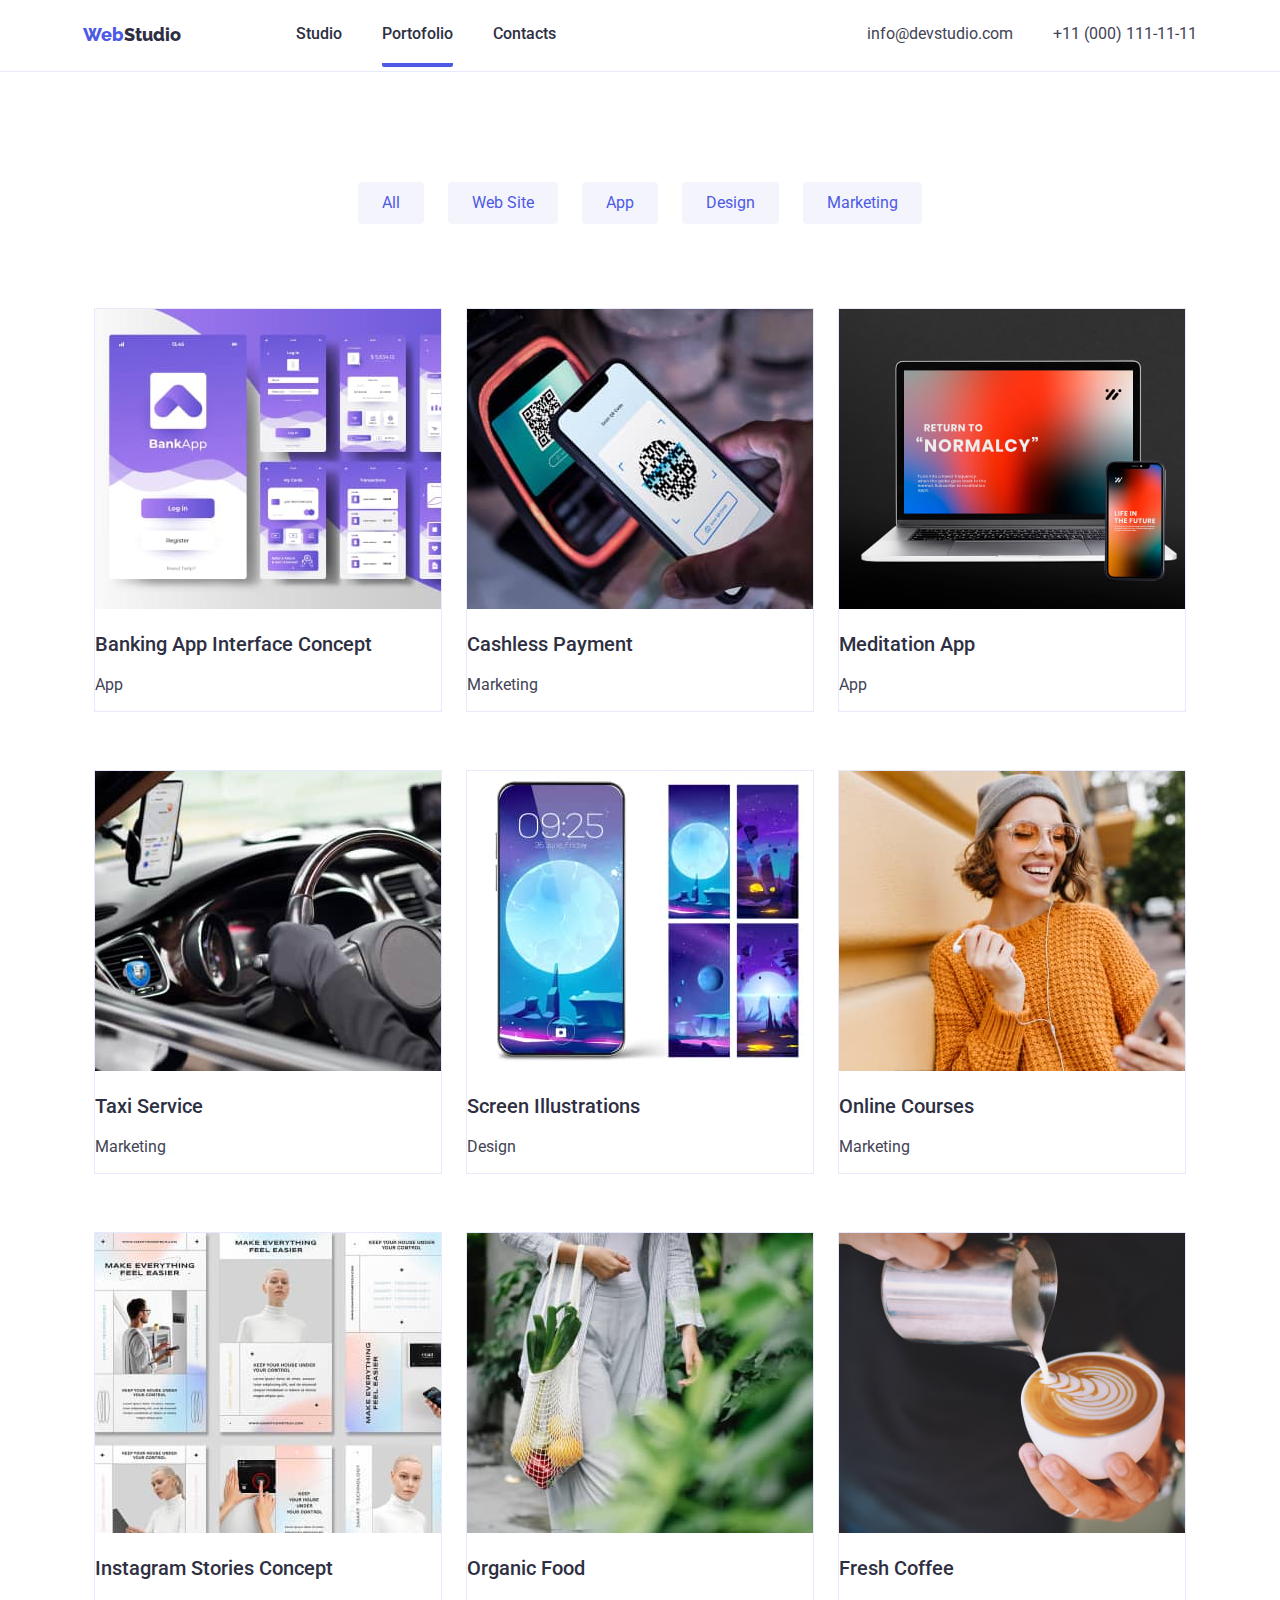
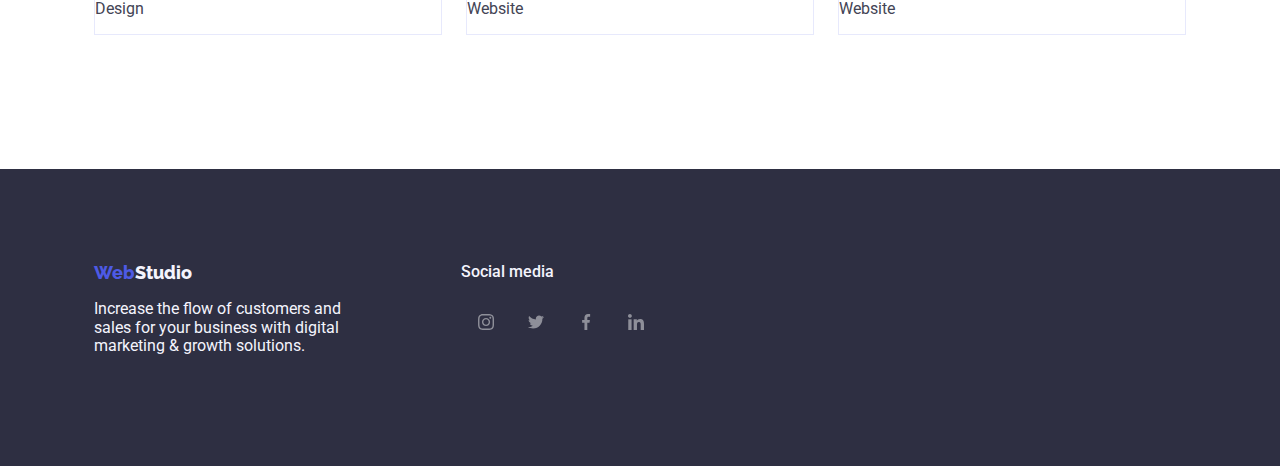
==== portofolio.html @ 3fde61d0 "Initial commit" ====
<!DOCTYPE html>
<html lang="en">
<head>
    <meta charset="UTF-8">
    <meta name="viewport" content="width=device-width, initial-scale=1.0">
    <title>Portofolio</title>

    <link rel="preconnect" href="https://fonts.googleapis.com">
    <link rel="preconnect" href="https://fonts.gstatic.com" crossorigin>
    <link
        href="https://fonts.googleapis.com/css2?family=Raleway:ital,wght@0,100..900;1,100..900&family=Roboto:ital,wght@0,100;0,300;0,400;0,500;0,700;0,900;1,100;1,300;1,400;1,500;1,700;1,900&display=swap"
        rel="stylesheet">

    <link rel="stylesheet" href="./CSS/modern-normalize.css">
    
    <link rel="stylesheet" href="./CSS/styles.css">

</head>

<body>
    <header>
        <div class="container menu">
        <a href="index.html" class="logo">Web</a>
    
        <!-- Navigation Bar -->
        <nav class="nav-bar">
            <ul>
                <li><a href="index.html">Studio</a></li>
                <li><a href="portofolio.html" class="active">Portofolio</a></li>
                <li><a href="contacts.html">Contacts</li>
            </ul>
        </nav>

        <div class="nav-links">    
        <a href="mailto:info@devstudio.com">info@devstudio.com</a>
        <a href="tel:+11(000)111-11-11">+11 (000) 111-11-11</a>
        </div>
        </div>
    </header>

    <main>
      <!-- 'Filters' section -->
      <section class="section filters-section">
    <div class="container filters">
        <ul>
            <li><button type="button" class="button">All</button></li>
            <li><button type="button" class="button">Web Site</button></li>
            <li><button type="button" class="button">App</button></li>
            <li><button type="button" class="button">Design</button></li>
            <li><button type="button" class="button">Marketing</button></li>
        </ul>
    </div>
    </section>

    <!-- 'First row' section -->
    <section class="section first-section">
        <ul>
            <li class="card">
            <div class="img-overlay">
                <img src="./images/banking-app.jpg" 
                alt="Banking App Interface Concept"
                width="360"
                height="300"/>

                <div class="overlay">
                    <p>14 Stylish and User-Friendly App Design Concepts · Task Manager App · Calorie Tracker App · Exotic Fruit                  Ecommerce App · Cloud Storage App</p>
                </div>
            </div>

            <div>
               <h3>Banking App Interface Concept</h3>
               <p>App</p>          
            </div>
            </li>

            <li class="card">
                <div class="img-overlay">
                <img src="./images/cashless-payment.jpg" 
                alt="Cashless Payment" 
                width="360" 
                height="300">

                <div class="overlay">
                    <p>14 Stylish and User-Friendly App Design Concepts · Task Manager App · Calorie Tracker App · Exotic Fruit
                        Ecommerce App · Cloud Storage App</p>
                </div>
                </div>

                <div>
                <h3>Cashless Payment</h3>
                <p>Marketing</p>
                </div>
            </li>

            <li class="card">
                <div class="img-overlay">
                <img src="./images/meditation-app.jpg" 
                alt="Meditation App" 
                width="360" 
                height="300">

                <div class="overlay">
                    <p>14 Stylish and User-Friendly App Design Concepts · Task Manager App · Calorie Tracker App · Exotic Fruit
                        Ecommerce App · Cloud Storage App</p>
                </div>
                </div>
                <div>                
                <h3>Meditation App</h3>
                <p>App</p>
                </div>
            </li>
        </ul>
    </section>

    <!-- 'Second row' section -->
    <section class="section second-section">
        <ul>
            <li class="card">
                <div class="img-overlay">
                <img src="./images/taxi-service.jpg"
                alt="Taxi Service"
                width="360"
                height="300">

                <div class="overlay">
                    <p>14 Stylish and User-Friendly App Design Concepts · Task Manager App · Calorie Tracker App · Exotic Fruit
                        Ecommerce App · Cloud Storage App</p>
                </div>
                </div>
                <div>
                <h3>Taxi Service</h3>
                <p>Marketing</p>
                </div>
            </li>

            <li class="card">
                <div class="img-overlay">
                <img src="./images/screen-illustration.jpg" 
                alt="Screen Illustrations" 
                width="360" 
                height="300">

                <div class="overlay">
                    <p>14 Stylish and User-Friendly App Design Concepts · Task Manager App · Calorie Tracker App · Exotic Fruit
                        Ecommerce App · Cloud Storage App</p>
                </div>
                </div>
                <div>
                <h3>Screen Illustrations</h3>
                <p>Design</p>
                </div>
            </li>

            <li class="card">
                <div class="img-overlay">
                <img src="./images/online-courses.jpg" 
                alt="Online Courses" 
                width="360" 
                height="300">

                <div class="overlay">
                    <p>14 Stylish and User-Friendly App Design Concepts · Task Manager App · Calorie Tracker App · Exotic Fruit
                        Ecommerce App · Cloud Storage App</p>
                </div>
                </div>
                <div>
                <h3>Online Courses</h3>
                <p>Marketing</p>
                </div>
            </li>
        </ul>
    </section>

<!-- 'Third row' section -->
    <section class="section third-section">
        <ul>
            <li class="card">
                <div class="img-overlay">
                <img src="./images/instagram.jpg" 
                alt="Instagram Stories Concept" 
                width="360" 
                height="300">

                <div class="overlay">
                    <p>14 Stylish and User-Friendly App Design Concepts · Task Manager App · Calorie Tracker App · Exotic Fruit
                        Ecommerce App · Cloud Storage App</p>
                </div>
                </div>
                <div>
                <h3>Instagram Stories Concept</h3>
                <p>Design</p>
                </div>
            </li>
    
            <li class="card">
                <div class="img-overlay">
                <img src="./images/organic-food.jpg" 
                alt="Organic Food" 
                width="360" 
                height="300">
                <div class="overlay">
                    <p>14 Stylish and User-Friendly App Design Concepts · Task Manager App · Calorie Tracker App · Exotic Fruit
                        Ecommerce App · Cloud Storage App</p>
                </div>
                </div>
                <div>
                <h3>Organic Food</h3>
                <p>Website</p>
                </div>
            </li>
    
            <li class="card">
                <div class="img-overlay">
                <img src="./images/fresh-coffee.jpg" 
                alt="Fresh Coffee" 
                width="360" 
                height="300">

                <div class="overlay">
                    <p>14 Stylish and User-Friendly App Design Concepts · Task Manager App · Calorie Tracker App · Exotic Fruit
                        Ecommerce App · Cloud Storage App</p>
                </div>
                </div>
                <div>
                <h3>Fresh Coffee</h3>
                <p>Website</p>
                </div>
            </li>
        </ul>
    </section>

    <footer class="section footer-section">

       <div class="container footer">
        <div class="footer-logo">
        <a href="index.html" class="logo">Web</a>
    
        <p>Increase the flow of customers and <br> sales for your business with digital <br> marketing & growth solutions.</p>
        </div>

        <div class="social-media-footer">
            <p>Social media</p>
            <div class="social-media-icons">
                <a href="https://www.instagram.com/" target="_blank" class="icons" aria-label="instagram-link">
                    <svg>
                        <use href="./images/icons/symbol-defs.svg#icon-instagram"></use>
                    </svg>
                </a>
                <a href="https://www.twitter.com/" target="_blank" class="icons" aria-label="twitter-link">
                    <svg>
                        <use href="./images/icons/symbol-defs.svg#icon-twitter"></use>
                    </svg>
                </a>
                <a href="https://www.facebook.com/" target="_blank" class="icons" aria-label="facebook-link">
                    <svg>
                        <use href="./images/icons/symbol-defs.svg#icon-facebook"></use>
                    </svg>
                </a>
                <a href="https://www.linkedin.com/" target="_blank" class="icons" aria-label="linkedin-link">
                    <svg>
                        <use href="./images/icons/symbol-defs.svg#icon-linkedin"></use>
                    </svg>
                </a>
              </div>
        </div>
        </div>
    </footer>

    </main>
</body>
</html>
---- CSS/styles.css ----
:root {
  --logo-web-color: rgb(77, 90, 229);
  --primary-color: rgba(46, 47, 66, 1);
  --secondary-color: rgba(67, 68, 85, 1);
  --footer-text-color: rgba(244, 244, 253, 1);
  --cornflower-color: rgba(231, 233, 252, 1);
  --cloud-color: rgba(244, 244, 253, 1);
  --text-font-family: "Roboto", sans-serif;
  --font-size: 16px;
  --icons-bg-color: rgba(244, 244, 253, 1);
  --social-media-icons-bg-color: rgba(77, 90, 229, 1);
  --clients-icons-color: rgba(142, 143, 153, 1);
  --modal-color-diary: rgba(252, 252, 252, 1);
  --transition: 250ms cubic-bezier(0.4, 0, 0.2, 1);
}

* {
  font-family: var(--text-font-family);
  font-size: var(--font-size);
  font-weight: 400;
  color: var(--secondary-color);
}

.logo {
  font-family: "Raleway", sans-serif;
  color: var(--logo-web-color);
  font-size: 18px;
  font-weight: 800;
}

.logo::after {
  content: "Studio";
  color: var(--primary-color);
  font-size: 18px;
  font-weight: 800;
}

.nav-bar a {
  font-weight: 500;
  color: var(--primary-color);
}

.nav-bar:hover {
  cursor: pointer;
}

a:hover {
  color: var(--logo-web-color);
  transition: color var(--transition);
}

a.active {
  border-bottom: 4px solid var(--logo-web-color);
  border-radius: 2px;
  padding-bottom: 20px;
}

h1 {
  font-size: 56px;
  font-weight: 700;
  color: var(--footer-text-color);
  margin: 0px;
}

h2 {
  color: var(--primary-color);
  font-size: 36px;
  font-weight: 700;
}

h3 {
  color: var(--primary-color);
  font-size: 20px;
  font-weight: 500;
}

.hero-section {
  background-color: var(--primary-color);
  background-image: linear-gradient(
      rgba(0, 0, 0, 0.5),
      rgba(0, 0, 0, 0.5),
      rgba(46, 47, 66, 0.7)
    ),
    url("../images/hero-section-img.png");
  display: flex;
  justify-content: center;
  height: 600px;
}

.button-service {
  background-color: var(--logo-web-color);
  color: var(--footer-text-color);
  border: none;
  box-shadow: 0px 4px 4px 0px rgba(0, 0, 0, 0.15);
  border-radius: 4px;
  width: 170px;
  height: 56px;
}

.button-service:hover {
  color: rgba(0, 0, 0, 0.15);
  cursor: pointer;
  transition: color var(--transition);
}

ul {
  list-style-type: none;
}

a {
  text-decoration: none;
}

.footer-section {
  background-color: var(--primary-color);
}

.footer-section p {
  color: var(--footer-text-color);
}

.footer-section .logo::after {
  color: var(--footer-text-color);
}

.filters-section .button {
  background-color: var(--footer-text-color);
  color: var(--logo-web-color);
  border: 1px;
  border-color: rgba(231, 233, 252, 1);
  border-radius: 4px;
  padding: 12px 24px;
}

.button:hover {
  background-color: var(--logo-web-color);
  color: var(--footer-text-color);
  cursor: pointer;
  box-shadow: 0px 2px 2px 0px rgba(0, 0, 0, 0.12),
    0px 2px 1px 0px rgba(0, 0, 0, 0.08), 0px 3px 1px 0px rgba(0, 0, 0, 0.1);
  transition: background-color var(--transition);
}

.container {
  width: 1200px;
}

.nav-bar ul {
  display: flex;
  justify-content: space-between;
  margin: 0px;
  padding: 0px;
  gap: 40px;
}

.nav-links {
  display: flex;
  gap: 40px;
}

.menu {
  width: 1400px;
  display: flex;
  justify-content: space-around;
  border-bottom: 1px solid var(--cornflower-color);
  padding: 25px;
}

header {
  display: flex;
}

.hero-container {
  display: flex;
  justify-content: center;
  flex-direction: column;
  text-align: center;
  gap: 50px;
}
.hero-text {
  height: 120px;
  width: auto;
  display: flex;
  justify-content: center;
}

.hero-button {
  height: 56px;
  position: relative;
  display: flex;
  justify-content: center;
}

.section {
  padding: 94px;
}

.features ul {
  display: flex;
  justify-content: space-between;
  margin: 0px;
  padding: 0px;
  gap: 24px;
}

.what-are-we-doing h2 {
  display: flex;
  justify-content: center;
  margin-bottom: 50px;
}

.what-are-we-doing ul {
  display: flex;
  justify-content: space-between;
  margin: 0px;
  padding: 0px;
  gap: 24px;
  margin-top: 150px;
}

.our-team h2 {
  display: flex;
  justify-content: center;
}

.our-team ul {
  display: flex;
  justify-content: space-between;
  text-align: center;
  margin: 0px;
  padding: 0px;
  gap: 24px;
  margin-top: 100px;
}

.our-team ul li {
  border: 1px solid var(--cornflower-color);
  border-radius: 0px 0px 4px 4px;
  box-shadow: 0px 2px 1px 0px rgba(46, 47, 66, 0.08),
    0px 1px 1px 0px rgba(46, 47, 66, 0.16),
    0px 1px 6px 0px rgba(46, 47, 66, 0.08);
  display: flex;
  justify-content: center;
  flex-direction: column;
}

.our-team h3 {
  margin-top: 30px;
  margin-bottom: -8px;
}

.our-team-section {
  background-color: var(--cloud-color);
}

.our-team {
  margin-bottom: 40px;
}

.footer {
  display: flex;
  justify-content: flex-start;
  gap: 120px;
}

.footer-logo {
  display: flex;
  justify-content: flex-start;
  flex-direction: column;
  text-align: flex-start;
}

.footer .logo {
  display: flex;
  justify-content: flex-start;
}

.social-media-footer p {
  display: flex;
  font-weight: 500;
  margin: 0px 0px 20px 0px;
  color: var(--footer-text-color);
}

.filters ul {
  display: flex;
  justify-content: center;
  padding: 0px;
  gap: 24px;
}

.filters-section {
  display: flex;
  justify-content: center;
}

.first-section ul,
.second-section ul,
.third-section ul {
  display: flex;
  justify-content: space-between;
  margin: 0px;
  padding: 0px;
  gap: 24px;
}

.card {
  border: 1px solid var(--cornflower-color);
  position: relative;
  overflow: hidden;
}

.card:hover {
  cursor: pointer;
  border-color: var(--logo-web-color);
  box-shadow: 0px 2px 1px 0px rgba(46, 47, 66, 0.08);
  box-shadow: 0px 1px 1px 0px rgba(46, 47, 66, 0.16);
  box-shadow: 0px 1px 6px 0px rgba(46, 47, 66, 0.08);
}

.first-section {
  margin-top: -120px;
}

.second-section {
  margin-top: -130px;
  margin-bottom: -130px;
}

.third-section {
  margin-bottom: 40px;
}

.icons-features {
  display: flex;
  justify-content: center;
}

.icons-features svg {
  width: 64px;
  height: 64px;
}

.advantages .icons-features {
  width: 264px;
  height: 112px;
  background-color: var(--icons-bg-color);
  border-radius: 4px;
  display: flex;
  justify-content: center;
  align-items: center;
}

.social-media-icons {
  display: flex;
  justify-content: space-around;
  margin-bottom: 30px;
}

.social-media-icons svg {
  width: 16px;
  height: 16px;
  gap: 24px;
}

.social-media-icons .icons {
  width: 40px;
  height: 40px;
  fill: var(--clients-icons-color);
  border-radius: 50%;
  display: flex;
  justify-content: center;
  align-items: center;
}

.icons:hover,
.icons:focus {
  background-color: var(--logo-web-color);
  fill: white;
  transition: background-color var(--transition);
}

.social-media-footer {
  width: 200px;
  display: flex;
  justify-content: center;
  flex-direction: column;
}

.logo-clients {
  display: flex;
  justify-content: center;
  flex-direction: column;
  text-align: center;
}

.icons-clients {
  display: flex;
  justify-content: space-between;
  margin-top: 70px;
  fill: var(--clients-icons-color);
}

.logo-clients .client {
  width: 170px;
  height: 90px;
  border: 1px solid var(--clients-icons-color);
  border-radius: 4px;
  display: flex;
  justify-content: center;
  align-items: center;
}

.logo-clients .client:hover {
  border-color: var(--logo-web-color);
  fill: var(--logo-web-color);
  cursor: pointer;
  transition: fill var(--transition);
}

.icons-clients svg {
  width: 100px;
  height: 50px;
}

.is-hidden {
  visibility: hidden;
  transform: scale(1.1);
}

.modal {
  position: fixed;
  top: 0;
  left: 0;
  width: 100%;
  height: 100%;
  display: flex;
  justify-content: center;
  align-items: center;
  border-radius: 4px;
  box-shadow: 0px 2px 1px 0px rgba(0, 0, 0, 0.2),
    0px 1px 3px 0px rgba(0, 0, 0, 0.12), 0px 1px 1px 0px rgba(0, 0, 0, 0.14);
  background-color: rgba(46, 47, 66, 0.4);
  opacity: 1;
  transition: transform var(--transition);
}

.modal-content {
  display: flex;
  justify-content: center;
  align-items: center;
  padding: 16px;
  background-color: var(--modal-color-diary);
  width: 400px;
  height: 580px;
  position: relative;
}

.close-btn {
  background-color: var(--cornflower-color);
  border-radius: 50%;
  outline: none;
  position: absolute;
  top: 24px;
  right: 24px;
  border: 1px solid rgba(0, 0, 0, 0.1);
}

.overlay {
  display: flex;
  justify-content: center;
  align-items: center;
  position: absolute;
  top: 0;
  width: 100%;
  height: 100%;
  background-color: var(--logo-web-color);
  transform: translatey(101%);
  transition: transform var(--transition);
}

.card:hover .overlay {
  transform: translatey(0);
}

.overlay p {
  color: var(--cloud-color);
  margin: 40px 32px 64px 32px;
  font-size: 16px;
}

.img-overlay {
  width: 100%;
  position: relative;
  overflow: hidden;
}
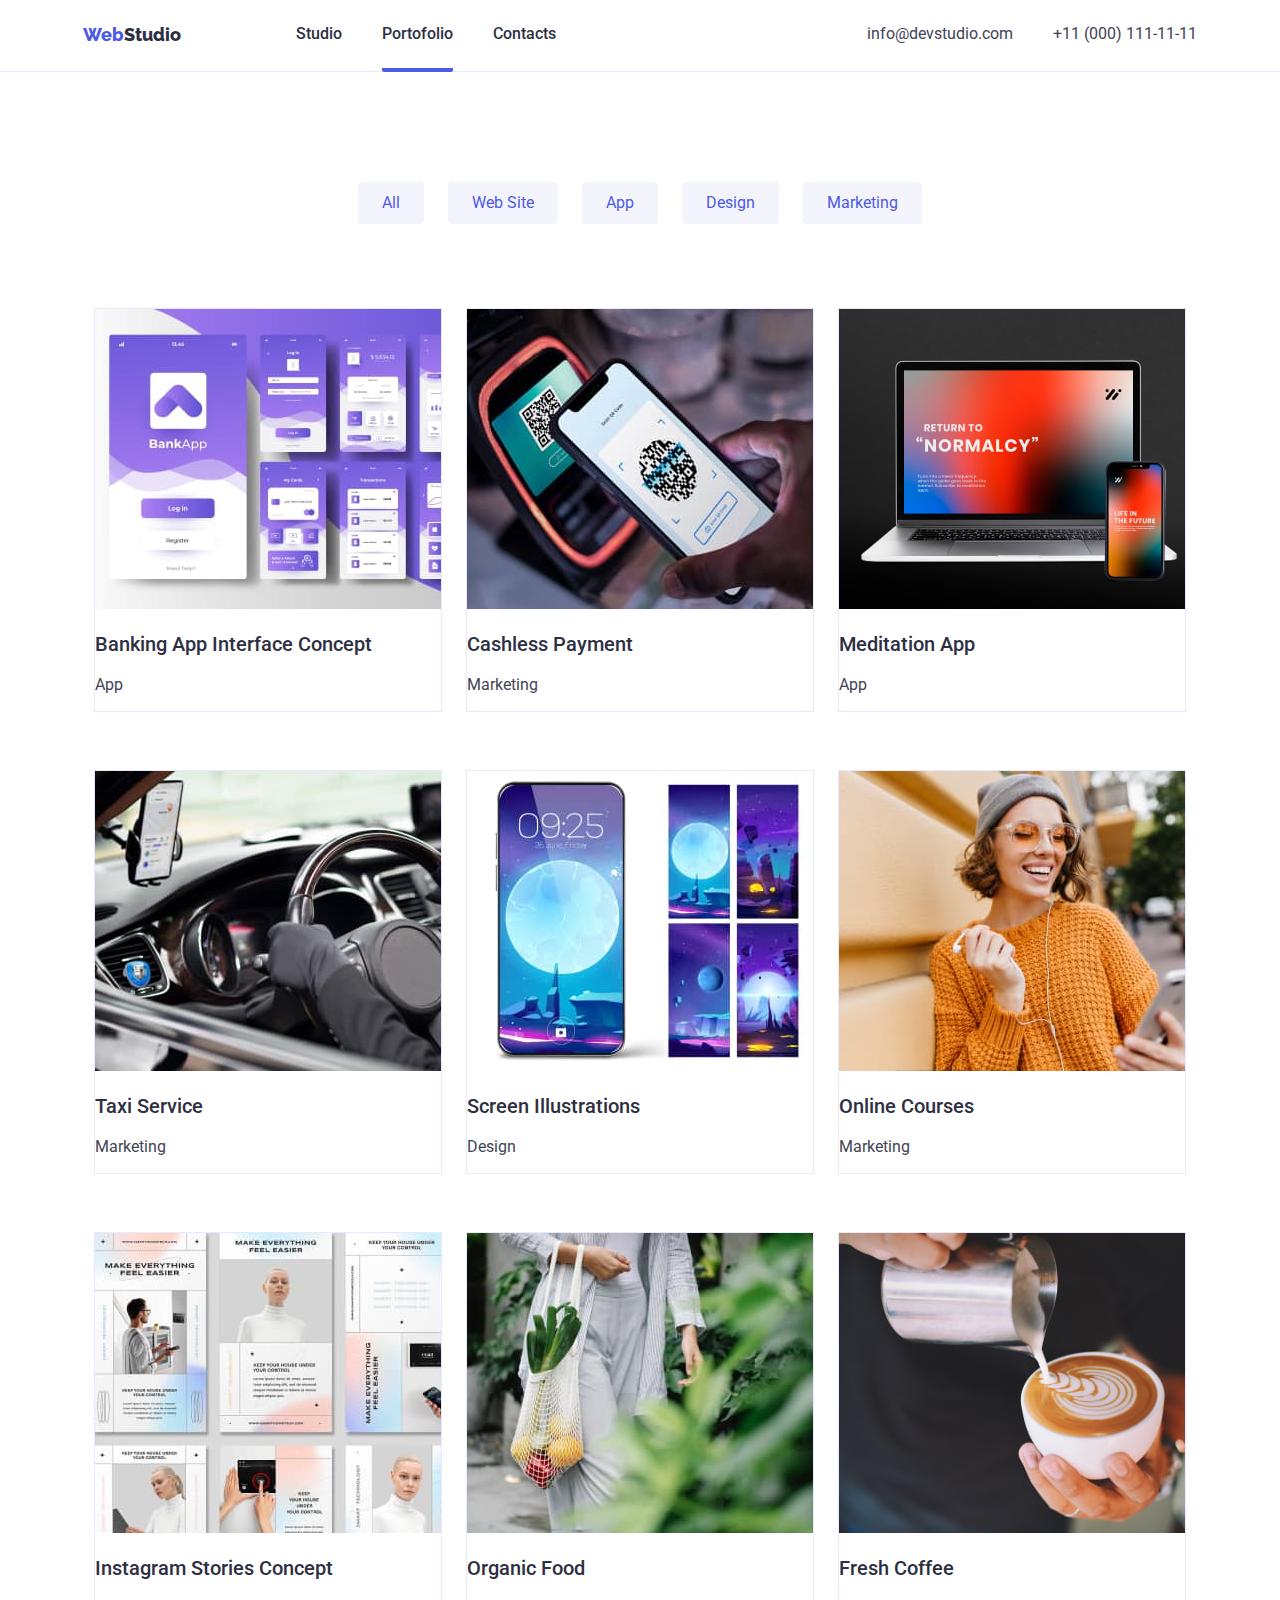
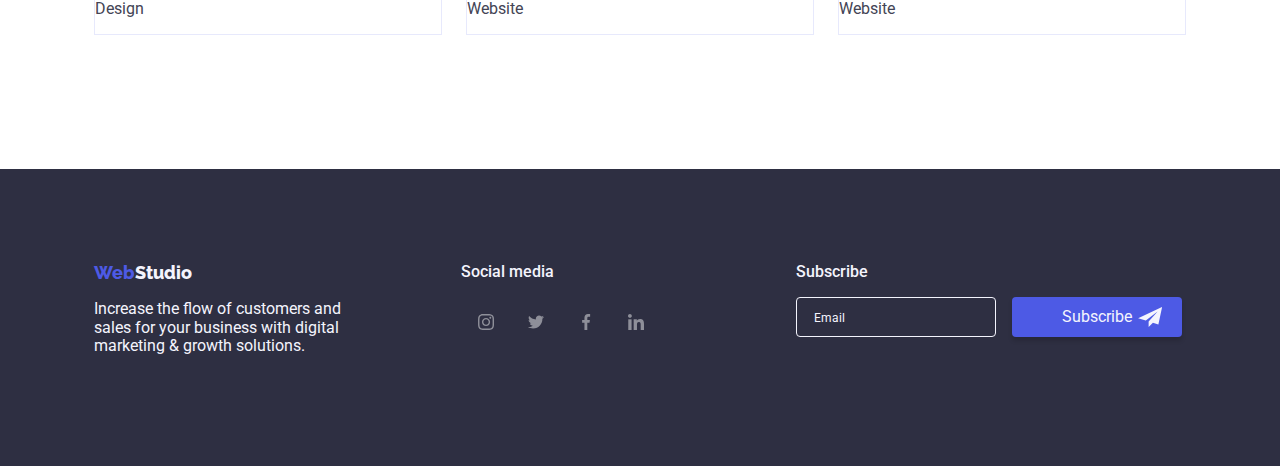
==== commit 4a327680: "Homework6" ====
--- a/portofolio.html
+++ b/portofolio.html
@@ -263,6 +263,19 @@
                 </a>
               </div>
         </div>
+        <form>
+            <div class="subscribe-container">
+                <label for="email">
+                    Subscribe
+                    <input type="email" id="email" name="email" autofocus placeholder="Email" class="footer-input" />
+                </label>
+        
+                <button type="submit" class="subscribe-btn">Subscribe</button>
+                <svg>
+                    <use href="./images/icons/footer.svg#icon-subscribe" />
+                </svg>
+            </div>
+        </form>
         </div>
     </footer>
 
--- a/CSS/styles.css
+++ b/CSS/styles.css
@@ -52,7 +52,7 @@
 a.active {
   border-bottom: 4px solid var(--logo-web-color);
   border-radius: 2px;
-  padding-bottom: 20px;
+  padding-bottom: 25px;
 }
 
 h1 {
@@ -282,6 +282,70 @@
   color: var(--footer-text-color);
 }
 
+.footer-input {
+  display: flex;
+  width: 200px;
+  display: flex;
+  height: 40px;
+  background-color: var(--primary-color);
+  border-radius: 4px;
+  border: 1px solid var(--footer-text-color);
+  margin-top: 15px;
+  outline: none;
+}
+
+.footer-input::placeholder {
+  font-size: 12px;
+  color: var(--footer-text-color);
+  padding-left: 15px;
+}
+
+.subscribe-container {
+  display: flex;
+  align-items: flex-end;
+  gap: 16px;
+  position: absolute;
+}
+
+.subscribe-container label {
+  font-size: 16px;
+  font-weight: 500;
+  color: var(--footer-text-color);
+  padding-left: 15px;
+  caret-color: var(--footer-text-color);
+}
+
+.subscribe-btn {
+  display: flex;
+  justify-content: center;
+  align-items: center;
+  background-color: var(--logo-web-color);
+  color: var(--footer-text-color);
+  border: none;
+  box-shadow: 0px 4px 4px 0px rgba(0, 0, 0, 0.15);
+  border-radius: 4px;
+  width: 170px;
+  height: 40px;
+  outline: none;
+  cursor: pointer;
+}
+
+.subscribe-btn:hover {
+  cursor: pointer;
+  box-shadow: 0px 2px 2px 0px rgba(0, 0, 0, 0.12),
+    0px 2px 1px 0px rgba(0, 0, 0, 0.08), 0px 3px 1px 0px rgba(0, 0, 0, 0.1);
+  transition: var(--transition);
+}
+
+.subscribe-container svg {
+  width: 24px;
+  height: 20px;
+  fill: var(--footer-text-color);
+  position: relative;
+  right: 60px;
+  bottom: 10px;
+}
+
 .filters ul {
   display: flex;
   justify-content: center;
@@ -423,6 +487,7 @@
   height: 50px;
 }
 
+/* Modal */
 .is-hidden {
   visibility: hidden;
   transform: scale(1.1);
@@ -447,6 +512,7 @@
 
 .modal-content {
   display: flex;
+  flex-direction: column;
   justify-content: center;
   align-items: center;
   padding: 16px;
@@ -454,6 +520,10 @@
   width: 400px;
   height: 580px;
   position: relative;
+}
+
+.modal-content p {
+  font-weight: 500;
 }
 
 .close-btn {
@@ -466,6 +536,68 @@
   border: 1px solid rgba(0, 0, 0, 0.1);
 }
 
+.inputs {
+  width: 100%;
+  margin-top: -5px;
+}
+
+.input {
+  width: 100%;
+  margin-bottom: 10px;
+  display: flex;
+  justify-content: flex-start;
+  padding-left: 35px;
+  height: 40px;
+  border-radius: 4px;
+  border: 1px solid grey;
+  margin-top: 4px;
+  outline: none;
+}
+
+.input:focus {
+  outline: 1px solid var(--logo-web-color);
+  border: 1px solid var(--logo-web-color);
+  transition: var(--transition);
+}
+
+.input-text {
+  color: var(--primary-color);
+  padding-left: 16px;
+  height: auto;
+}
+
+textarea {
+  resize: none;
+  margin-top: 4px;
+}
+
+label {
+  font-size: 12px;
+  color: var(--clients-icons-color);
+}
+
+label svg {
+  width: 18px;
+  height: 18px;
+  position: absolute;
+  margin: 35px -20px;
+}
+
+label:focus-within svg {
+  fill: var(--logo-web-color);
+  transition: fill var(--transition);
+}
+
+.terms-and-conditions {
+  margin-top: 16px;
+  margin-bottom: 24px;
+}
+
+.terms-and-conditions span {
+  color: var(--logo-web-color);
+  text-decoration: underline;
+}
+
 .overlay {
   display: flex;
   justify-content: center;
